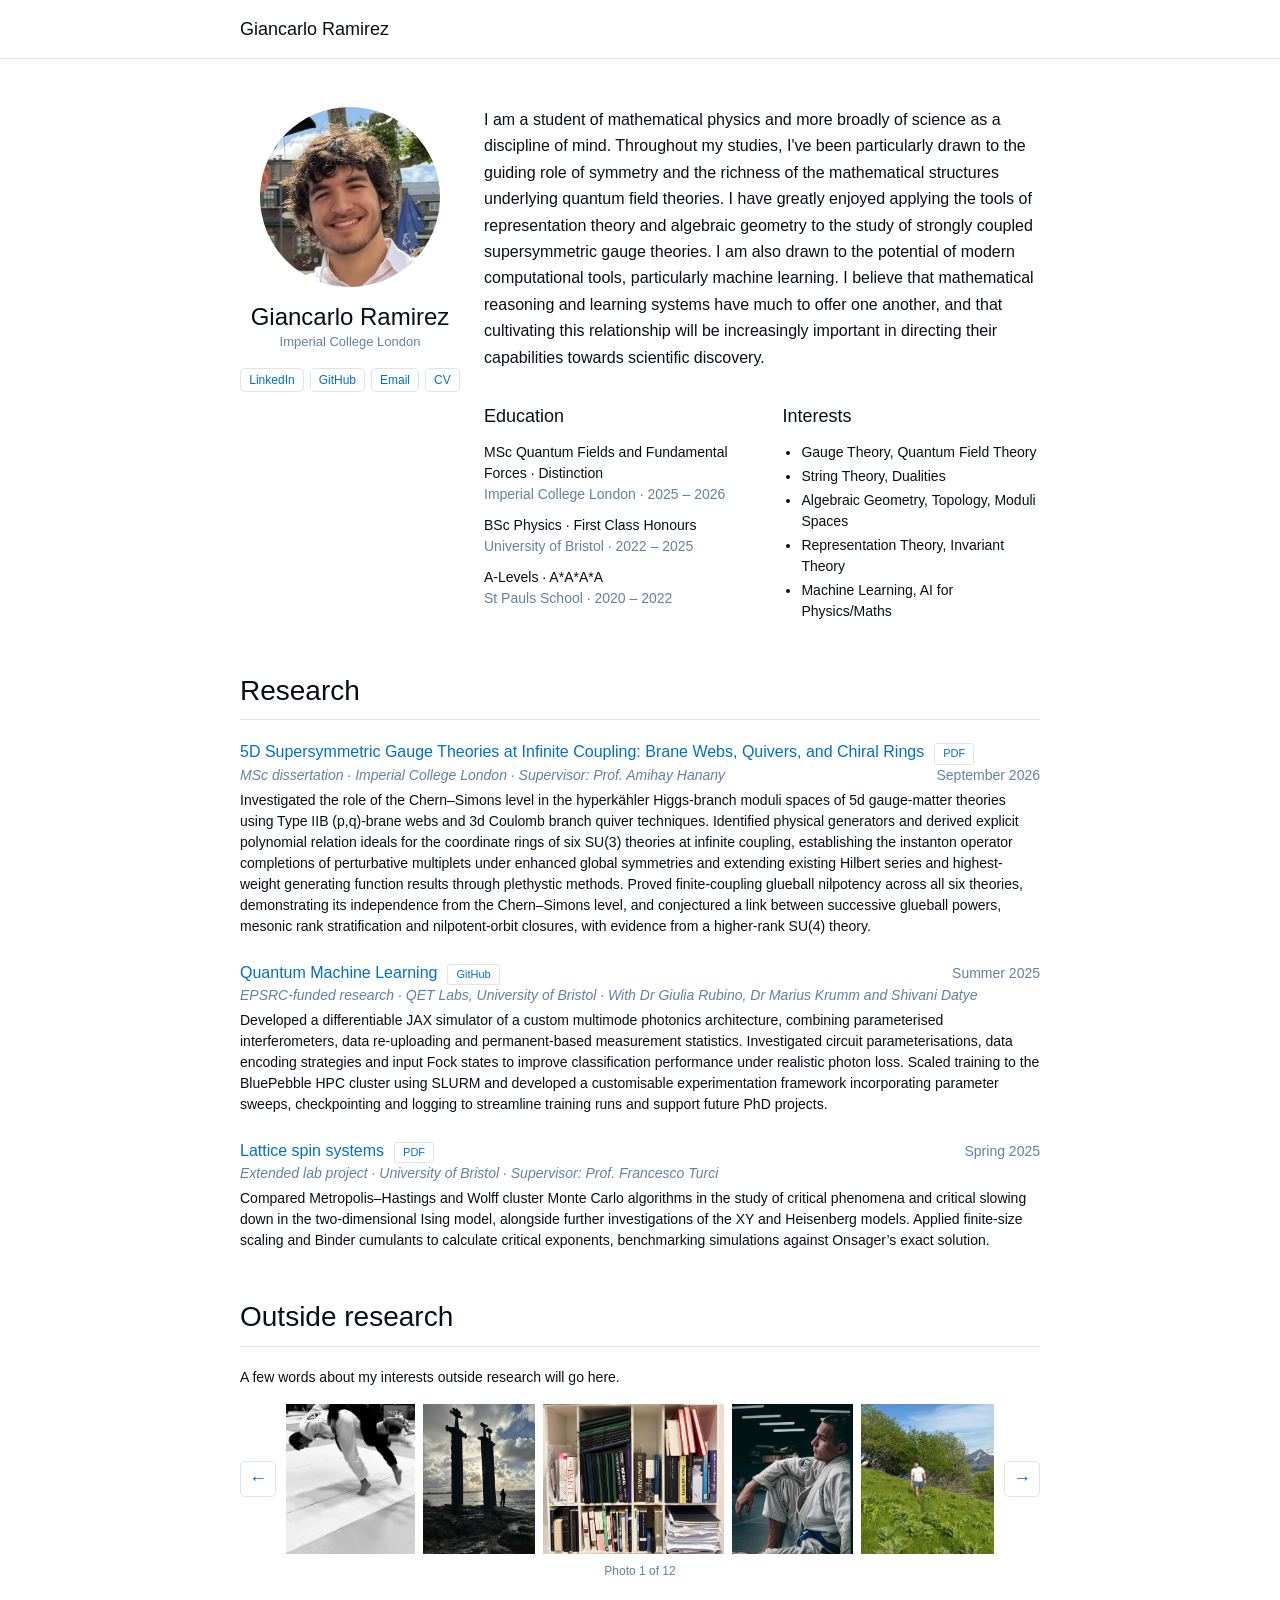
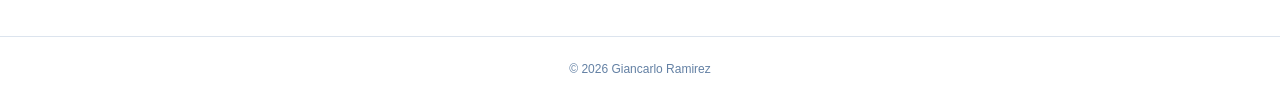
==== index.html @ da596d28 "Update thesis, quantum machine learning and Ising research blurbs" ====
<!doctype html>
<html lang="en">
<head>
  <meta charset="utf-8">
  <meta name="viewport" content="width=device-width, initial-scale=1">
  <meta name="description" content="Giancarlo Ramirez’s academic portfolio — theoretical physics, supersymmetric gauge theories, quantum machine learning, and computational physics.">
  <title>Giancarlo Ramirez · Academic portfolio</title>
  <link rel="stylesheet" href="assets/styles.css?v=gallery5">
  <script src="assets/gallery.js?v=gallery5" defer></script>
</head>
<body>
  <a class="skip-link" href="#main">Skip to content</a>
  <header class="site-header">
    <div class="container header-inner">
      <a class="site-name" href="index.html">Giancarlo Ramirez</a>
    </div>
  </header>
  <main id="main" class="container">
    <div class="about-layout">
      <aside class="profile" aria-label="Profile">
        <img class="profile-image" src="assets/profile.jpg" width="180" height="180" alt="Portrait of Giancarlo Ramirez">
        <h1>Giancarlo Ramirez</h1>
        <p class="muted">Imperial College London</p>
        <div class="social-links" aria-label="Contact and academic profiles">
          <a class="button" href="https://www.linkedin.com/in/giancarloramirezuk">LinkedIn</a>
          <a class="button" href="https://github.com/0x47r">GitHub</a>
          <a class="button" href="mailto:giancarlo.ramirez25@imperial.ac.uk">Email</a>
          <a class="button" href="assets/documents/cv.pdf" target="_blank" rel="noopener" aria-label="Open CV PDF in a new tab">CV</a>
        </div>
      </aside>
      <div class="biography">
        <p class="intro">I am a student of mathematical physics and more broadly of science as a discipline of mind. Throughout my studies, I've been particularly drawn to the guiding role of symmetry and the richness of the mathematical structures underlying quantum field theories. I have greatly enjoyed applying the tools of representation theory and algebraic geometry to the study of strongly coupled supersymmetric gauge theories. I am also drawn to the potential of modern computational tools, particularly machine learning. I believe that mathematical reasoning and learning systems have much to offer one another, and that cultivating this relationship will be increasingly important in directing their capabilities towards scientific discovery.</p>
        <div class="details">
          <section aria-labelledby="education-heading">
            <h2 id="education-heading">Education</h2>
            <p class="education-entry">MSc Quantum Fields and Fundamental Forces · Distinction<br><span class="muted">Imperial College London · 2025 – 2026</span></p>
            <p class="education-entry">BSc Physics · First Class Honours<br><span class="muted">University of Bristol · 2022 – 2025</span></p>
            <p class="education-entry">A-Levels · A*A*A*A<br><span class="muted">St Pauls School · 2020 – 2022</span></p>
          </section>
          <section aria-labelledby="interests-heading">
            <h2 id="interests-heading">Interests</h2>
            <ul>
              <li>Gauge Theory, Quantum Field Theory</li>
              <li>String Theory, Dualities</li>
              <li>Algebraic Geometry, Topology, Moduli Spaces</li>
              <li>Representation Theory, Invariant Theory</li>
              <li>Machine Learning, AI for Physics/Maths</li>
            </ul>
          </section>
        </div>
      </div>
    </div>
    <section class="home-section" id="research" aria-labelledby="research-heading">
      <h2 class="page-title" id="research-heading">Research</h2>
      <!-- Source: MSc dissertation title page, abstract, introduction and Chapter 8; CV. The thesis PDF is included with the owner’s explicit approval. -->
      <article class="research-entry">
        <div class="entry-heading">
          <h3><a href="thesis.html">5D Supersymmetric Gauge Theories at Infinite Coupling: Brane Webs, Quivers, and Chiral Rings</a></h3>
          <div class="resource-links" aria-label="Resources for the MSc dissertation">
            <a class="button" href="assets/documents/thesis.pdf" target="_blank" rel="noopener" aria-label="Open the thesis PDF in a new tab">PDF</a>
          </div>
        </div>
        <div class="entry-top">
          <p class="entry-subtitle muted">MSc dissertation · Imperial College London · Supervisor: Prof. Amihay Hanany</p>
          <p class="entry-date muted">September 2026</p>
        </div>
        <p class="entry-description">Investigated the role of the Chern–Simons level in the hyperkähler Higgs-branch moduli spaces of 5d gauge-matter theories using Type IIB (p,q)-brane webs and 3d Coulomb branch quiver techniques. Identified physical generators and derived explicit polynomial relation ideals for the coordinate rings of six SU(3) theories at infinite coupling, establishing the instanton operator completions of perturbative multiplets under enhanced global symmetries and extending existing Hilbert series and highest-weight generating function results through plethystic methods. Proved finite-coupling glueball nilpotency across all six theories, demonstrating its independence from the Chern–Simons level, and conjectured a link between successive glueball powers, mesonic rank stratification and nilpotent-orbit closures, with evidence from a higher-rank SU(4) theory.</p>
      </article>
      <!-- Source: CV, funded quantum machine learning research. Descriptive title; no separate report title was supplied. -->
      <article class="research-entry">
        <div class="entry-top">
          <div class="entry-heading">
            <h3>Quantum Machine Learning</h3>
            <div class="resource-links" aria-label="Resources for the quantum machine learning project">
              <a class="button" href="https://github.com/PhotonNNet/photon-net" target="_blank" rel="noopener" aria-label="Open PhotoNNet on GitHub in a new tab">GitHub</a>
            </div>
          </div>
          <p class="entry-date muted">Summer 2025</p>
        </div>
        <p class="entry-subtitle muted">EPSRC-funded research · QET Labs, University of Bristol · With Dr Giulia Rubino, Dr Marius Krumm and Shivani Datye</p>
        <p class="entry-description">Developed a differentiable JAX simulator of a custom multimode photonics architecture, combining parameterised interferometers, data re-uploading and permanent-based measurement statistics. Investigated circuit parameterisations, data encoding strategies and input Fock states to improve classification performance under realistic photon loss. Scaled training to the BluePebble HPC cluster using SLURM and developed a customisable experimentation framework incorporating parameter sweeps, checkpointing and logging to streamline training runs and support future PhD projects.</p>
      </article>
      <!-- Source: Ising project report (9 March 2025), abstract, results and discussion; CV for project type and supervisor. -->
      <article class="research-entry">
        <div class="entry-top">
          <div class="entry-heading">
            <h3>Lattice spin systems</h3>
            <div class="resource-links" aria-label="Resources for the Ising project">
              <a class="button" href="assets/documents/ising.pdf" target="_blank" rel="noopener" aria-label="Open the Ising report PDF in a new tab">PDF</a>
            </div>
          </div>
          <p class="entry-date muted">Spring 2025</p>
        </div>
        <p class="entry-subtitle muted">Extended lab project · University of Bristol · Supervisor: Prof. Francesco Turci</p>
        <p class="entry-description">Compared Metropolis–Hastings and Wolff cluster Monte Carlo algorithms in the study of critical phenomena and critical slowing down in the two-dimensional Ising model, alongside further investigations of the XY and Heisenberg models. Applied finite-size scaling and Binder cumulants to calculate critical exponents, benchmarking simulations against Onsager’s exact solution.</p>
      </article>
    </section>
    <section class="home-section" aria-labelledby="outside-research-heading">
      <h2 class="page-title" id="outside-research-heading">Outside research</h2>
      <!-- Replace this paragraph with a couple of sentences about your interests outside research. -->
      <p>A few words about my interests outside research will go here.</p>
      <div class="gallery" aria-label="Outside research photos" role="group">
        <button class="gallery-arrow" type="button" data-gallery-step="-1" aria-label="Previous photo" aria-controls="gallery-track" aria-disabled="true">←</button>
        <ul class="gallery-track" id="gallery-track" aria-label="Photos">
          <!-- Edit each data-caption and add the Instagram post URL in data-instagram-url. -->
          <li>
            <button class="gallery-thumb" type="button" aria-label="Enlarge photo 1" aria-haspopup="dialog" data-caption="Photo description coming soon." data-instagram-url="">
              <img src="assets/images/gallery/01.jpg" width="597" height="696" alt="Two athletes grappling on a competition mat" loading="lazy">
            </button>
          </li>
          <li>
            <button class="gallery-thumb" type="button" aria-label="Enlarge photo 2" aria-haspopup="dialog" data-caption="Photo description coming soon.">
              <img src="assets/images/gallery/02.jpg" width="3024" height="4032" alt="A person beside three large sword monuments overlooking the water" loading="lazy">
            </button>
          </li>
          <li>
            <button class="gallery-thumb" type="button" aria-label="Enlarge photo 3" aria-haspopup="dialog" data-caption="Photo description coming soon.">
              <img src="assets/images/gallery/03.jpg" width="4283" height="3547" alt="Books and notebooks arranged on a bookshelf" loading="lazy">
            </button>
          </li>
          <li>
            <button class="gallery-thumb" type="button" aria-label="Enlarge photo 4" aria-haspopup="dialog" data-caption="Photo description coming soon.">
              <img src="assets/images/gallery/04.png" width="1440" height="1795" alt="A seated martial artist wearing a white gi and blue belt" loading="lazy">
            </button>
          </li>
          <li>
            <button class="gallery-thumb" type="button" aria-label="Enlarge photo 5" aria-haspopup="dialog" data-caption="Photo description coming soon.">
              <img src="assets/images/gallery/05.jpg" width="1020" height="765" alt="A person hiking in a green mountain landscape" loading="lazy">
            </button>
          </li>
          <li>
            <button class="gallery-thumb" type="button" aria-label="Enlarge photo 6" aria-haspopup="dialog" data-caption="Photo description coming soon.">
              <img src="assets/images/gallery/06.jpg" width="3024" height="4032" alt="A modern tower beside a pond with flower sculptures" loading="lazy">
            </button>
          </li>
          <li>
            <button class="gallery-thumb" type="button" aria-label="Enlarge photo 7" aria-haspopup="dialog" data-caption="Photo description coming soon.">
              <img src="assets/images/gallery/07.jpg" width="2048" height="1536" alt="A child holding a sword on a wooden balcony" loading="lazy">
            </button>
          </li>
          <li>
            <button class="gallery-thumb" type="button" aria-label="Enlarge photo 8" aria-haspopup="dialog" data-caption="Photo description coming soon.">
              <img src="assets/images/gallery/08.jpg" width="739" height="833" alt="A group of martial artists posing together in a gym" loading="lazy">
            </button>
          </li>
          <li>
            <button class="gallery-thumb" type="button" aria-label="Enlarge photo 9" aria-haspopup="dialog" data-caption="Photo description coming soon.">
              <img src="assets/images/gallery/09.jpg" width="3024" height="4032" alt="A stone path through a forest" loading="lazy">
            </button>
          </li>
          <li>
            <button class="gallery-thumb" type="button" aria-label="Enlarge photo 10" aria-haspopup="dialog" data-caption="Photo description coming soon.">
              <img src="assets/images/gallery/10.jpg" width="880" height="1173" alt="A martial artist wearing a blue belt at a competition" loading="lazy">
            </button>
          </li>
          <li>
            <button class="gallery-thumb" type="button" aria-label="Enlarge photo 11" aria-haspopup="dialog" data-caption="Photo description coming soon.">
              <img src="assets/images/gallery/11.jpg" width="3380" height="1441" alt="A colourful abstract painting" loading="lazy">
            </button>
          </li>
          <li>
            <button class="gallery-thumb" type="button" aria-label="Enlarge photo 12" aria-haspopup="dialog" data-caption="Photo description coming soon.">
              <img src="assets/images/gallery/12.jpg" width="4032" height="3024" alt="A modern building and metal sculpture surrounded by greenery" loading="lazy">
            </button>
          </li>
        </ul>
        <button class="gallery-arrow" type="button" data-gallery-step="1" aria-label="Next photo" aria-controls="gallery-track">→</button>
      </div>
      <p class="gallery-preview-position gallery-position muted" aria-live="polite">Photo 1 of 12</p>
      <dialog class="gallery-dialog" aria-label="Enlarged photo" aria-describedby="gallery-caption">
        <form class="gallery-toolbar" method="dialog">
          <span class="gallery-position muted" aria-live="polite"></span>
          <button class="gallery-close" type="submit" autofocus>Close</button>
        </form>
        <div class="gallery-viewer" role="group" aria-label="Browse enlarged photos">
          <button class="gallery-arrow" type="button" data-dialog-step="-1" aria-label="Previous enlarged photo">←</button>
          <a class="gallery-photo" target="_blank" rel="noopener">
            <img src="assets/images/photo-placeholder.png" alt="">
            <span hidden>View Instagram post (opens in a new tab)</span>
          </a>
          <button class="gallery-arrow" type="button" data-dialog-step="1" aria-label="Next enlarged photo">→</button>
        </div>
        <p id="gallery-caption"></p>
        <p class="gallery-post-pending muted" hidden><span role="link" aria-disabled="true">Instagram post link coming soon.</span></p>
      </dialog>
    </section>
  </main>
  <footer class="site-footer"><small>© 2026 Giancarlo Ramirez</small></footer>
</body>
</html>
---- assets/styles.css ----
:root {
  color-scheme: light;
  --text: #080e18;
  --blue: #0070c7;
  --muted: #6380a4;
  --border: #dce4ee;
}
* { box-sizing: border-box; }
body {
  margin: 0;
  min-height: 100vh;
  min-height: 100svh;
  display: flex;
  flex-direction: column;
  background: #fff;
  color: var(--text);
  font-family: "Source Sans 3", "Source Sans Pro", "Segoe UI", Arial, sans-serif;
  font-size: 14px;
  line-height: 1.5;
}
a { color: var(--blue); text-decoration: none; }
a:hover { text-decoration: underline; }
a:focus-visible, button:focus-visible { outline: 2px solid var(--blue); outline-offset: 4px; }
.container { width: min(100% - 40px, 800px); margin-inline: auto; }
.site-header { border-bottom: 1px solid var(--border); }
.header-inner { min-height: 58px; display: flex; align-items: center; justify-content: space-between; gap: 20px; }
.site-name { color: var(--text); font-size: 18px; font-weight: 500; }
main.container { flex: 1; padding-top: 48px; padding-bottom: 56px; }
h1, h2, h3, p { margin: 0; }
h2 { font-size: 18px; font-weight: 500; margin-bottom: 12px; }
.muted { color: var(--muted); }
.about-layout { display: grid; grid-template-columns: 220px minmax(0, 1fr); gap: 24px; align-content: start; }
.profile { text-align: center; }
.profile-image { display: block; width: 180px; height: 180px; object-fit: cover; object-position: 50% 48%; border-radius: 50%; margin: 0 auto 14px; }
.profile h1 { font-size: 24px; line-height: 1.3; font-weight: 500; }
.profile p { font-size: 13px; line-height: 1.5; }
.social-links { display: flex; flex-wrap: wrap; justify-content: center; gap: 6px; margin-top: 16px; }
.button { display: inline-block; border: 1px solid var(--border); border-radius: 5px; padding: 3px 8px; color: var(--blue); font-size: 12px; line-height: 1.4; white-space: nowrap; }
[aria-disabled="true"] { cursor: default; }
.intro { font-size: 16px; line-height: 1.65; }
.details { display: grid; grid-template-columns: 1.05fr 1fr; gap: 28px; margin-top: 32px; }
.education-entry + .education-entry { margin-top: 10px; }
ul { margin: 0; padding-left: 19px; }
li { margin-bottom: 3px; }
.page-title { font-size: 28px; font-weight: 500; line-height: 1.3; padding-bottom: 10px; border-bottom: 1px solid var(--border); margin: 0 0 30px; }
.home-section { margin-top: 48px; }
.home-section .page-title { margin-bottom: 20px; }
.research-entry + .research-entry { margin-top: 24px; }
.entry-top { display: flex; align-items: baseline; justify-content: space-between; gap: 18px; }
.entry-heading { display: flex; align-items: baseline; flex-wrap: wrap; gap: 4px 10px; min-width: 0; }
.entry-heading h3 { overflow-wrap: anywhere; }
h3 { color: var(--blue); font-size: 16px; font-weight: 500; }
.resource-links { display: flex; flex-wrap: wrap; gap: 7px; }
.resource-links .button { border-radius: 3px; padding: 2px 8px; font-size: 11px; }
.entry-date { flex-shrink: 0; font-size: 14px; }
.entry-subtitle { font-style: italic; }
.entry-description { margin-top: 4px; }
.site-footer { border-top: 1px solid var(--border); text-align: center; padding: 21px 20px; color: var(--muted); }
.site-footer small { font-size: 12px; }
.skip-link { position: absolute; left: 16px; top: -60px; background: white; padding: 8px; z-index: 1; }
.skip-link:focus { top: 8px; }

.gallery {
  display: grid;
  grid-template-columns: auto minmax(0, 1fr) auto;
  align-items: center;
  gap: 10px;
  margin-top: 16px;
}
.gallery-track {
  display: flex;
  align-items: center;
  gap: 8px;
  padding: 0;
  list-style: none;
  overflow-x: auto;
  scroll-snap-type: x mandatory;
  scrollbar-width: none;
}
.gallery-track li { flex: none; margin: 0; scroll-snap-align: center; }
.gallery-arrow, .gallery-close {
  border: 1px solid var(--border);
  border-radius: 5px;
  background: white;
  color: var(--blue);
  font: inherit;
  cursor: pointer;
}
.gallery-arrow { width: 36px; height: 36px; padding: 0; font-size: 18px; }
.gallery-arrow[aria-disabled="true"] { color: var(--muted); opacity: .6; cursor: default; }
.gallery-thumb { display: block; padding: 0; border: 0; background: transparent; cursor: zoom-in; }
.gallery-thumb img { display: block; width: auto; height: auto; max-width: min(55vw, 400px); max-height: 150px; }
.gallery-thumb:focus-visible { outline-color: var(--blue); outline-offset: -3px; }
.gallery-dialog {
  width: min(100% - 40px, 850px);
  max-height: calc(100% - 40px);
  border: 1px solid var(--border);
  border-radius: 5px;
  padding: 16px;
  color: var(--text);
}
.gallery-dialog::backdrop { background: rgb(8 14 24 / .72); }
.gallery-toolbar { display: flex; align-items: center; gap: 8px; }
.gallery-toolbar { justify-content: space-between; margin-bottom: 10px; }
.gallery-position { font-size: 12px; white-space: nowrap; }
.gallery-preview-position { text-align: center; margin-top: 8px; }
.gallery-close { padding: 5px 10px; }
.gallery-viewer { display: grid; grid-template-columns: 36px minmax(0, 1fr) 36px; align-items: center; gap: 8px; }
.gallery-photo { display: block; }
.gallery-photo img { display: block; width: 100%; height: auto; max-height: 65dvh; object-fit: contain; }
.gallery-dialog p, .gallery-photo span { margin-top: 10px; }
.gallery-photo span:not([hidden]) { display: inline-block; }

@media (max-width: 650px) {
  main.container { padding-top: 32px; }
  .about-layout { grid-template-columns: 1fr; gap: 32px; }
  .details { margin-top: 26px; }
  .entry-top { flex-direction: column; gap: 4px; }
}
@media (max-width: 400px) {
  .details { grid-template-columns: 1fr; gap: 24px; }
}
.back-link { margin-bottom: 16px; }
.project-page .page-title { overflow-wrap: anywhere; }
.project-content > * + * { margin-top: 16px; }
.project-content h2, .project-content h3 { margin-top: 28px; }
.project-content > :first-child { margin-top: 0; }
.project-content img { display: block; max-width: 100%; height: auto; margin-block: 16px; }
.project-content pre { overflow-x: auto; padding: 12px; border: 1px solid var(--border); }
.project-content table { display: block; max-width: 100%; overflow-x: auto; border-collapse: collapse; }
.project-content th, .project-content td { padding: 6px 10px; border: 1px solid var(--border); }
.project-document { margin-top: 32px; }
.document-preview { margin: 0; }
.document-preview > a { display: inline-block; max-width: 100%; }
.document-preview img { display: block; width: min(100%, 280px); height: auto; border: 1px solid var(--border); }
.document-preview figcaption { margin-top: 10px; }
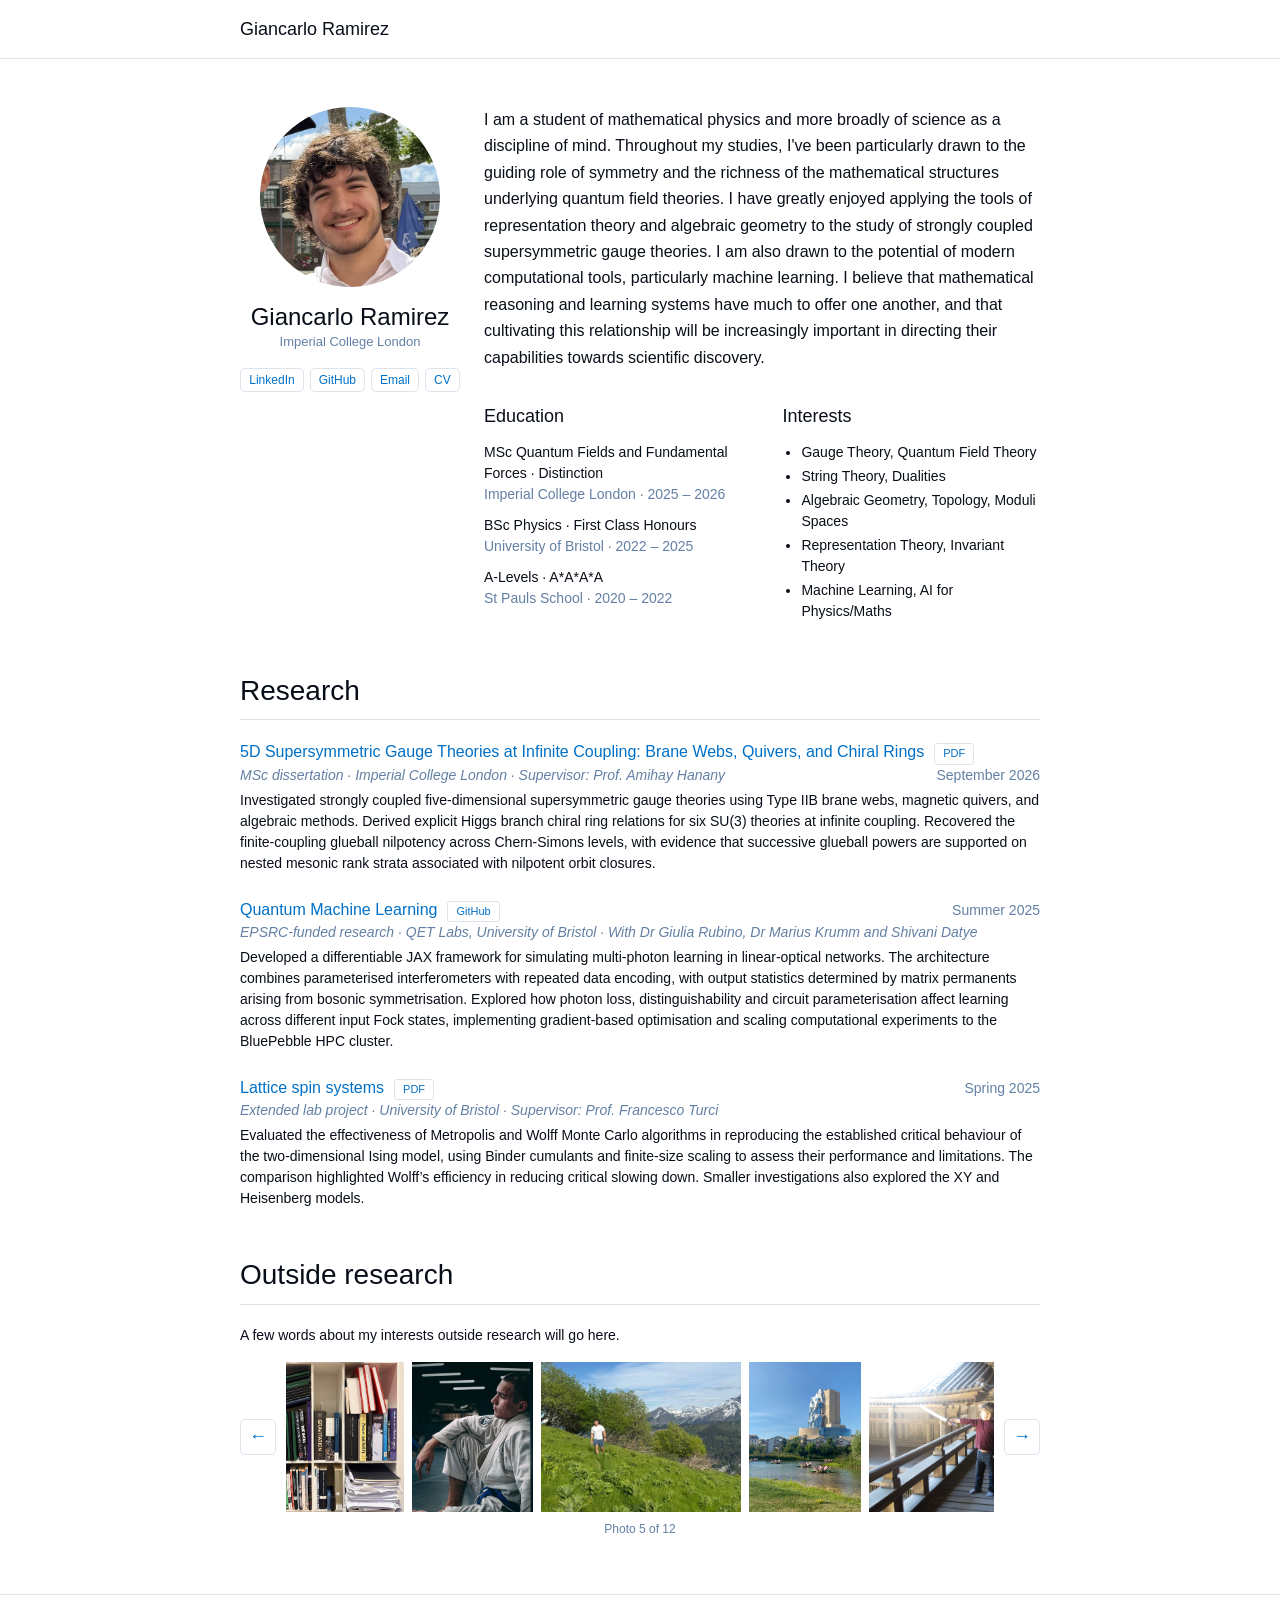
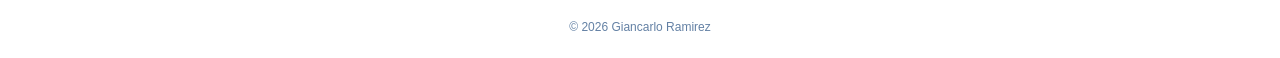
==== commit 7ec1a55d: "Merge pull request #2 from 0x47r/single-page-portfolio Consolidate portfolio and add looping photo g" ====
--- a/index.html
+++ b/index.html
@@ -64,7 +64,7 @@
           <p class="entry-subtitle muted">MSc dissertation · Imperial College London · Supervisor: Prof. Amihay Hanany</p>
           <p class="entry-date muted">September 2026</p>
         </div>
-        <p class="entry-description">Investigated the role of the Chern–Simons level in the hyperkähler Higgs-branch moduli spaces of 5d gauge-matter theories using Type IIB (p,q)-brane webs and 3d Coulomb branch quiver techniques. Identified physical generators and derived explicit polynomial relation ideals for the coordinate rings of six SU(3) theories at infinite coupling, establishing the instanton operator completions of perturbative multiplets under enhanced global symmetries and extending existing Hilbert series and highest-weight generating function results through plethystic methods. Proved finite-coupling glueball nilpotency across all six theories, demonstrating its independence from the Chern–Simons level, and conjectured a link between successive glueball powers, mesonic rank stratification and nilpotent-orbit closures, with evidence from a higher-rank SU(4) theory.</p>
+        <p class="entry-description">Investigated strongly coupled five-dimensional supersymmetric gauge theories using Type IIB brane webs, magnetic quivers, and algebraic methods. Derived explicit Higgs branch chiral ring relations for six SU(3) theories at infinite coupling. Recovered the finite-coupling glueball nilpotency across Chern-Simons levels, with evidence that successive glueball powers are supported on nested mesonic rank strata associated with nilpotent orbit closures.</p>
       </article>
       <!-- Source: CV, funded quantum machine learning research. Descriptive title; no separate report title was supplied. -->
       <article class="research-entry">
@@ -78,7 +78,7 @@
           <p class="entry-date muted">Summer 2025</p>
         </div>
         <p class="entry-subtitle muted">EPSRC-funded research · QET Labs, University of Bristol · With Dr Giulia Rubino, Dr Marius Krumm and Shivani Datye</p>
-        <p class="entry-description">Developed a differentiable JAX simulator of a custom multimode photonics architecture, combining parameterised interferometers, data re-uploading and permanent-based measurement statistics. Investigated circuit parameterisations, data encoding strategies and input Fock states to improve classification performance under realistic photon loss. Scaled training to the BluePebble HPC cluster using SLURM and developed a customisable experimentation framework incorporating parameter sweeps, checkpointing and logging to streamline training runs and support future PhD projects.</p>
+        <p class="entry-description">Developed a differentiable JAX framework for simulating multi-photon learning in linear-optical networks. The architecture combines parameterised interferometers with repeated data encoding, with output statistics determined by matrix permanents arising from bosonic symmetrisation. Explored how photon loss, distinguishability and circuit parameterisation affect learning across different input Fock states, implementing gradient-based optimisation and scaling computational experiments to the BluePebble HPC cluster.</p>
       </article>
       <!-- Source: Ising project report (9 March 2025), abstract, results and discussion; CV for project type and supervisor. -->
       <article class="research-entry">
@@ -92,7 +92,7 @@
           <p class="entry-date muted">Spring 2025</p>
         </div>
         <p class="entry-subtitle muted">Extended lab project · University of Bristol · Supervisor: Prof. Francesco Turci</p>
-        <p class="entry-description">Compared Metropolis–Hastings and Wolff cluster Monte Carlo algorithms in the study of critical phenomena and critical slowing down in the two-dimensional Ising model, alongside further investigations of the XY and Heisenberg models. Applied finite-size scaling and Binder cumulants to calculate critical exponents, benchmarking simulations against Onsager’s exact solution.</p>
+        <p class="entry-description">Evaluated the effectiveness of Metropolis and Wolff Monte Carlo algorithms in reproducing the established critical behaviour of the two-dimensional Ising model, using Binder cumulants and finite-size scaling to assess their performance and limitations. The comparison highlighted Wolff’s efficiency in reducing critical slowing down. Smaller investigations also explored the XY and Heisenberg models.</p>
       </article>
     </section>
     <section class="home-section" aria-labelledby="outside-research-heading">
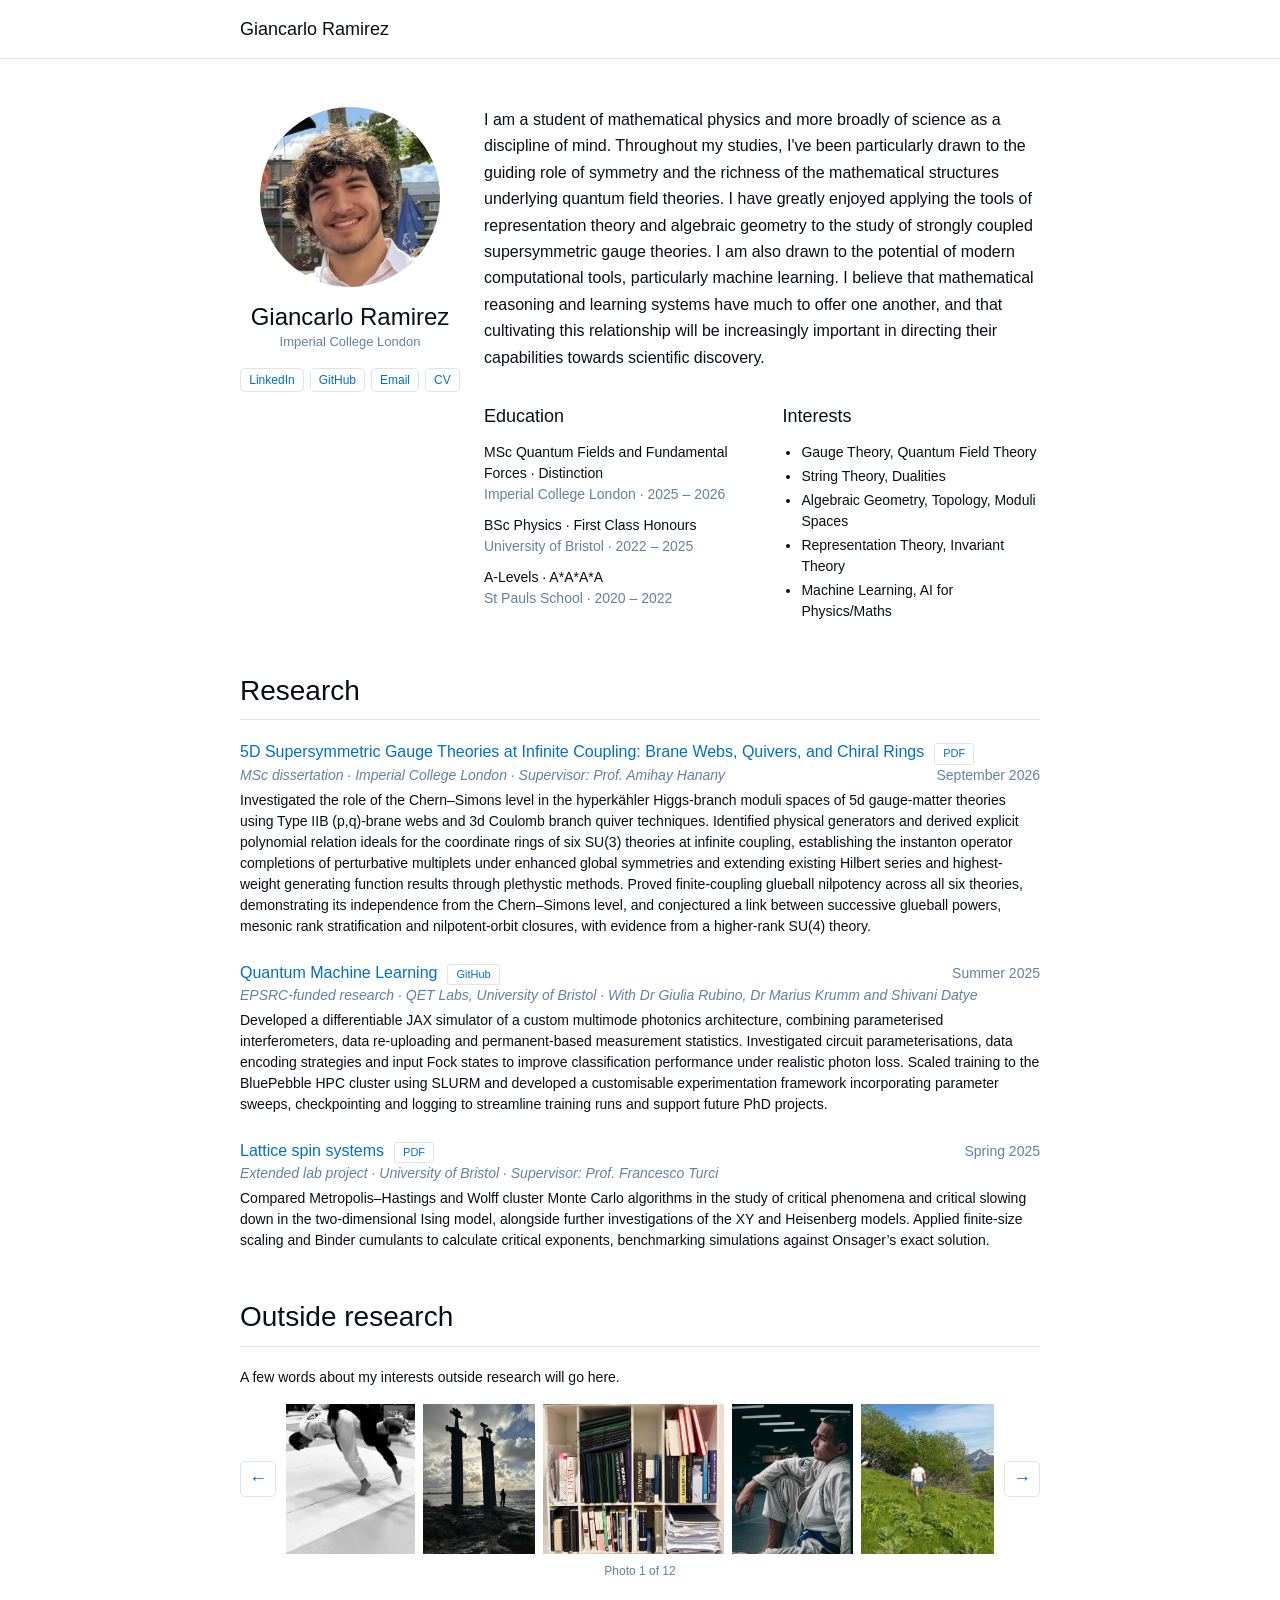
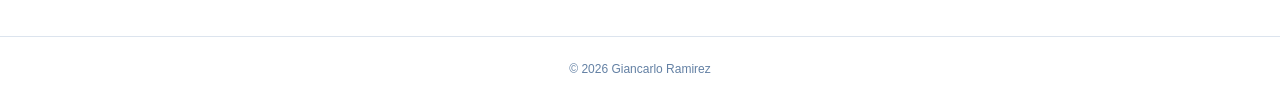
==== commit f4edf440: "Merge pull request #1 from 0x47r/update-research-blurbs Update research project summaries" ====
--- a/index.html
+++ b/index.html
@@ -64,7 +64,7 @@
           <p class="entry-subtitle muted">MSc dissertation · Imperial College London · Supervisor: Prof. Amihay Hanany</p>
           <p class="entry-date muted">September 2026</p>
         </div>
-        <p class="entry-description">Investigated strongly coupled five-dimensional supersymmetric gauge theories using Type IIB brane webs, magnetic quivers, and algebraic methods. Derived explicit Higgs branch chiral ring relations for six SU(3) theories at infinite coupling. Recovered the finite-coupling glueball nilpotency across Chern-Simons levels, with evidence that successive glueball powers are supported on nested mesonic rank strata associated with nilpotent orbit closures.</p>
+        <p class="entry-description">Investigated the role of the Chern–Simons level in the hyperkähler Higgs-branch moduli spaces of 5d gauge-matter theories using Type IIB (p,q)-brane webs and 3d Coulomb branch quiver techniques. Identified physical generators and derived explicit polynomial relation ideals for the coordinate rings of six SU(3) theories at infinite coupling, establishing the instanton operator completions of perturbative multiplets under enhanced global symmetries and extending existing Hilbert series and highest-weight generating function results through plethystic methods. Proved finite-coupling glueball nilpotency across all six theories, demonstrating its independence from the Chern–Simons level, and conjectured a link between successive glueball powers, mesonic rank stratification and nilpotent-orbit closures, with evidence from a higher-rank SU(4) theory.</p>
       </article>
       <!-- Source: CV, funded quantum machine learning research. Descriptive title; no separate report title was supplied. -->
       <article class="research-entry">
@@ -78,7 +78,7 @@
           <p class="entry-date muted">Summer 2025</p>
         </div>
         <p class="entry-subtitle muted">EPSRC-funded research · QET Labs, University of Bristol · With Dr Giulia Rubino, Dr Marius Krumm and Shivani Datye</p>
-        <p class="entry-description">Developed a differentiable JAX framework for simulating multi-photon learning in linear-optical networks. The architecture combines parameterised interferometers with repeated data encoding, with output statistics determined by matrix permanents arising from bosonic symmetrisation. Explored how photon loss, distinguishability and circuit parameterisation affect learning across different input Fock states, implementing gradient-based optimisation and scaling computational experiments to the BluePebble HPC cluster.</p>
+        <p class="entry-description">Developed a differentiable JAX simulator of a custom multimode photonics architecture, combining parameterised interferometers, data re-uploading and permanent-based measurement statistics. Investigated circuit parameterisations, data encoding strategies and input Fock states to improve classification performance under realistic photon loss. Scaled training to the BluePebble HPC cluster using SLURM and developed a customisable experimentation framework incorporating parameter sweeps, checkpointing and logging to streamline training runs and support future PhD projects.</p>
       </article>
       <!-- Source: Ising project report (9 March 2025), abstract, results and discussion; CV for project type and supervisor. -->
       <article class="research-entry">
@@ -92,7 +92,7 @@
           <p class="entry-date muted">Spring 2025</p>
         </div>
         <p class="entry-subtitle muted">Extended lab project · University of Bristol · Supervisor: Prof. Francesco Turci</p>
-        <p class="entry-description">Evaluated the effectiveness of Metropolis and Wolff Monte Carlo algorithms in reproducing the established critical behaviour of the two-dimensional Ising model, using Binder cumulants and finite-size scaling to assess their performance and limitations. The comparison highlighted Wolff’s efficiency in reducing critical slowing down. Smaller investigations also explored the XY and Heisenberg models.</p>
+        <p class="entry-description">Compared Metropolis–Hastings and Wolff cluster Monte Carlo algorithms in the study of critical phenomena and critical slowing down in the two-dimensional Ising model, alongside further investigations of the XY and Heisenberg models. Applied finite-size scaling and Binder cumulants to calculate critical exponents, benchmarking simulations against Onsager’s exact solution.</p>
       </article>
     </section>
     <section class="home-section" aria-labelledby="outside-research-heading">
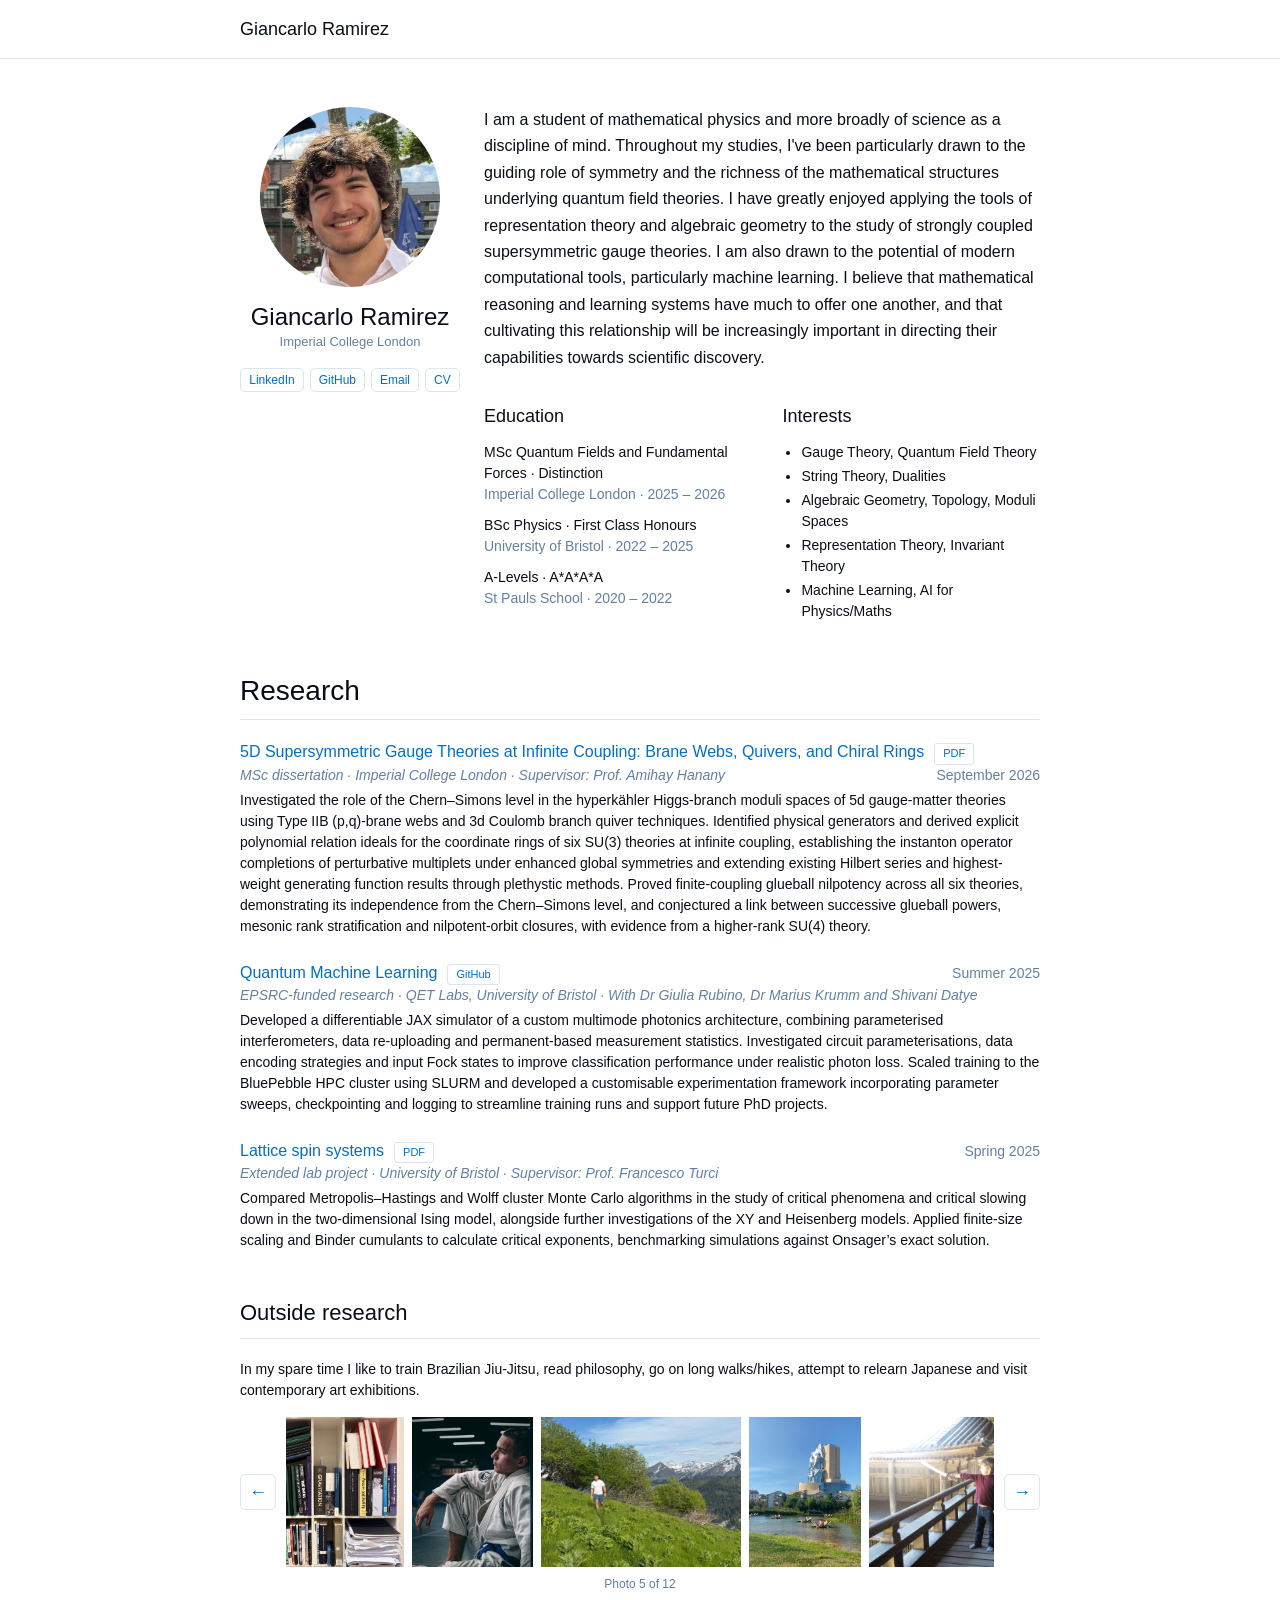
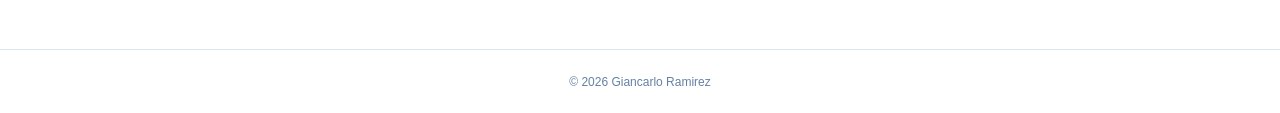
==== commit e72c4384: "Complete outside-research captions and link photo resources" ====
--- a/index.html
+++ b/index.html
@@ -5,8 +5,8 @@
   <meta name="viewport" content="width=device-width, initial-scale=1">
   <meta name="description" content="Giancarlo Ramirez’s academic portfolio — theoretical physics, supersymmetric gauge theories, quantum machine learning, and computational physics.">
   <title>Giancarlo Ramirez · Academic portfolio</title>
-  <link rel="stylesheet" href="assets/styles.css?v=gallery5">
-  <script src="assets/gallery.js?v=gallery5" defer></script>
+  <link rel="stylesheet" href="assets/styles.css?v=gallery6">
+  <script src="assets/gallery.js?v=gallery6" defer></script>
 </head>
 <body>
   <a class="skip-link" href="#main">Skip to content</a>
@@ -97,69 +97,67 @@
     </section>
     <section class="home-section" aria-labelledby="outside-research-heading">
       <h2 class="page-title" id="outside-research-heading">Outside research</h2>
-      <!-- Replace this paragraph with a couple of sentences about your interests outside research. -->
-      <p>A few words about my interests outside research will go here.</p>
+      <p>In my spare time I like to train Brazilian Jiu-Jitsu, read philosophy, go on long walks/hikes, attempt to relearn Japanese and visit contemporary art exhibitions.</p>
       <div class="gallery" aria-label="Outside research photos" role="group">
         <button class="gallery-arrow" type="button" data-gallery-step="-1" aria-label="Previous photo" aria-controls="gallery-track" aria-disabled="true">←</button>
         <ul class="gallery-track" id="gallery-track" aria-label="Photos">
-          <!-- Edit each data-caption and add the Instagram post URL in data-instagram-url. -->
           <li>
-            <button class="gallery-thumb" type="button" aria-label="Enlarge photo 1" aria-haspopup="dialog" data-caption="Photo description coming soon." data-instagram-url="">
+            <button class="gallery-thumb" type="button" aria-label="Enlarge photo 1" aria-haspopup="dialog" data-caption-id="photo-caption-1">
               <img src="assets/images/gallery/01.jpg" width="597" height="696" alt="Two athletes grappling on a competition mat" loading="lazy">
             </button>
           </li>
           <li>
-            <button class="gallery-thumb" type="button" aria-label="Enlarge photo 2" aria-haspopup="dialog" data-caption="Photo description coming soon.">
+            <button class="gallery-thumb" type="button" aria-label="Enlarge photo 2" aria-haspopup="dialog" data-caption-id="photo-caption-2">
               <img src="assets/images/gallery/02.jpg" width="3024" height="4032" alt="A person beside three large sword monuments overlooking the water" loading="lazy">
             </button>
           </li>
           <li>
-            <button class="gallery-thumb" type="button" aria-label="Enlarge photo 3" aria-haspopup="dialog" data-caption="Photo description coming soon.">
+            <button class="gallery-thumb" type="button" aria-label="Enlarge photo 3" aria-haspopup="dialog" data-caption-id="photo-caption-3">
               <img src="assets/images/gallery/03.jpg" width="4283" height="3547" alt="Books and notebooks arranged on a bookshelf" loading="lazy">
             </button>
           </li>
           <li>
-            <button class="gallery-thumb" type="button" aria-label="Enlarge photo 4" aria-haspopup="dialog" data-caption="Photo description coming soon.">
+            <button class="gallery-thumb" type="button" aria-label="Enlarge photo 4" aria-haspopup="dialog" data-caption-id="photo-caption-4" data-instagram-url="https://www.instagram.com/p/CwE7Fhjs2al/?utm_source=ig_web_copy_link&amp;jplx=MzRlODBiNWFlZA==&amp;avpt=MzRlODBiNWFlZA==">
               <img src="assets/images/gallery/04.png" width="1440" height="1795" alt="A seated martial artist wearing a white gi and blue belt" loading="lazy">
             </button>
           </li>
           <li>
-            <button class="gallery-thumb" type="button" aria-label="Enlarge photo 5" aria-haspopup="dialog" data-caption="Photo description coming soon.">
+            <button class="gallery-thumb" type="button" aria-label="Enlarge photo 5" aria-haspopup="dialog" data-caption-id="photo-caption-5">
               <img src="assets/images/gallery/05.jpg" width="1020" height="765" alt="A person hiking in a green mountain landscape" loading="lazy">
             </button>
           </li>
           <li>
-            <button class="gallery-thumb" type="button" aria-label="Enlarge photo 6" aria-haspopup="dialog" data-caption="Photo description coming soon.">
+            <button class="gallery-thumb" type="button" aria-label="Enlarge photo 6" aria-haspopup="dialog" data-caption-id="photo-caption-6">
               <img src="assets/images/gallery/06.jpg" width="3024" height="4032" alt="A modern tower beside a pond with flower sculptures" loading="lazy">
             </button>
           </li>
           <li>
-            <button class="gallery-thumb" type="button" aria-label="Enlarge photo 7" aria-haspopup="dialog" data-caption="Photo description coming soon.">
+            <button class="gallery-thumb" type="button" aria-label="Enlarge photo 7" aria-haspopup="dialog" data-caption-id="photo-caption-7">
               <img src="assets/images/gallery/07.jpg" width="2048" height="1536" alt="A child holding a sword on a wooden balcony" loading="lazy">
             </button>
           </li>
           <li>
-            <button class="gallery-thumb" type="button" aria-label="Enlarge photo 8" aria-haspopup="dialog" data-caption="Photo description coming soon.">
+            <button class="gallery-thumb" type="button" aria-label="Enlarge photo 8" aria-haspopup="dialog" data-caption-id="photo-caption-8">
               <img src="assets/images/gallery/08.jpg" width="739" height="833" alt="A group of martial artists posing together in a gym" loading="lazy">
             </button>
           </li>
           <li>
-            <button class="gallery-thumb" type="button" aria-label="Enlarge photo 9" aria-haspopup="dialog" data-caption="Photo description coming soon.">
+            <button class="gallery-thumb" type="button" aria-label="Enlarge photo 9" aria-haspopup="dialog" data-caption-id="photo-caption-9">
               <img src="assets/images/gallery/09.jpg" width="3024" height="4032" alt="A stone path through a forest" loading="lazy">
             </button>
           </li>
           <li>
-            <button class="gallery-thumb" type="button" aria-label="Enlarge photo 10" aria-haspopup="dialog" data-caption="Photo description coming soon.">
+            <button class="gallery-thumb" type="button" aria-label="Enlarge photo 10" aria-haspopup="dialog" data-caption-id="photo-caption-10">
               <img src="assets/images/gallery/10.jpg" width="880" height="1173" alt="A martial artist wearing a blue belt at a competition" loading="lazy">
             </button>
           </li>
           <li>
-            <button class="gallery-thumb" type="button" aria-label="Enlarge photo 11" aria-haspopup="dialog" data-caption="Photo description coming soon.">
+            <button class="gallery-thumb" type="button" aria-label="Enlarge photo 11" aria-haspopup="dialog" data-caption-id="photo-caption-11">
               <img src="assets/images/gallery/11.jpg" width="3380" height="1441" alt="A colourful abstract painting" loading="lazy">
             </button>
           </li>
           <li>
-            <button class="gallery-thumb" type="button" aria-label="Enlarge photo 12" aria-haspopup="dialog" data-caption="Photo description coming soon.">
+            <button class="gallery-thumb" type="button" aria-label="Enlarge photo 12" aria-haspopup="dialog" data-caption-id="photo-caption-12">
               <img src="assets/images/gallery/12.jpg" width="4032" height="3024" alt="A modern building and metal sculpture surrounded by greenery" loading="lazy">
             </button>
           </li>
@@ -167,6 +165,18 @@
         <button class="gallery-arrow" type="button" data-gallery-step="1" aria-label="Next photo" aria-controls="gallery-track">→</button>
       </div>
       <p class="gallery-preview-position gallery-position muted" aria-live="polite">Photo 1 of 12</p>
+      <template id="photo-caption-1">内股 (Uchi mata): Grappling Industries 2024.</template>
+      <template id="photo-caption-2">Sverd i fjell (Swords in Rock): Visiting a friend doing his PhD in Stavanger, Norway.</template>
+      <template id="photo-caption-3">My collection of books and papers</template>
+      <template id="photo-caption-4">Roger Gracie HQ London, original <a href="https://www.instagram.com/p/CwE7Fhjs2al/?utm_source=ig_web_copy_link&amp;jplx=MzRlODBiNWFlZA==&amp;avpt=MzRlODBiNWFlZA==" target="_blank" rel="noopener">photo</a></template>
+      <template id="photo-caption-5">Seant-Jean-d'Aulps, France</template>
+      <template id="photo-caption-6">LUMA Arles, France</template>
+      <template id="photo-caption-7">Me somewhere in Japan. Spend 5 years living in Tokyo after being born in Hong Kong. So probably somewhere close.</template>
+      <template id="photo-caption-8">Carpe Diem BJJ Mita, Tokyo, Summer 2023</template>
+      <template id="photo-caption-9">Abandoned road, Kyoto</template>
+      <template id="photo-caption-10">Bristol Open 2024</template>
+      <template id="photo-caption-11">Blue Poles - Number 11, Jackson Pollock. About 20 minutes from my grandparents house in Canberra. At the time it was bought by the Australian Government for $2m it caused a lot of commotion. Hard to understand until you sit there in person and stare at it. Turns out there's some interesting work on this effect, see <a href="https://journals.aps.org/pre/abstract/10.1103/PhysRevE.79.046111" target="_blank" rel="noopener">paper</a>.</template>
+      <template id="photo-caption-12">Kita, Osaka</template>
       <dialog class="gallery-dialog" aria-label="Enlarged photo" aria-describedby="gallery-caption">
         <form class="gallery-toolbar" method="dialog">
           <span class="gallery-position muted" aria-live="polite"></span>
@@ -176,12 +186,10 @@
           <button class="gallery-arrow" type="button" data-dialog-step="-1" aria-label="Previous enlarged photo">←</button>
           <a class="gallery-photo" target="_blank" rel="noopener">
             <img src="assets/images/photo-placeholder.png" alt="">
-            <span hidden>View Instagram post (opens in a new tab)</span>
           </a>
           <button class="gallery-arrow" type="button" data-dialog-step="1" aria-label="Next enlarged photo">→</button>
         </div>
         <p id="gallery-caption"></p>
-        <p class="gallery-post-pending muted" hidden><span role="link" aria-disabled="true">Instagram post link coming soon.</span></p>
       </dialog>
     </section>
   </main>
--- a/assets/styles.css
+++ b/assets/styles.css
@@ -45,6 +45,7 @@
 .page-title { font-size: 28px; font-weight: 500; line-height: 1.3; padding-bottom: 10px; border-bottom: 1px solid var(--border); margin: 0 0 30px; }
 .home-section { margin-top: 48px; }
 .home-section .page-title { margin-bottom: 20px; }
+#outside-research-heading { font-size: 22px; }
 .research-entry + .research-entry { margin-top: 24px; }
 .entry-top { display: flex; align-items: baseline; justify-content: space-between; gap: 18px; }
 .entry-heading { display: flex; align-items: baseline; flex-wrap: wrap; gap: 4px 10px; min-width: 0; }
@@ -108,8 +109,7 @@
 .gallery-viewer { display: grid; grid-template-columns: 36px minmax(0, 1fr) 36px; align-items: center; gap: 8px; }
 .gallery-photo { display: block; }
 .gallery-photo img { display: block; width: 100%; height: auto; max-height: 65dvh; object-fit: contain; }
-.gallery-dialog p, .gallery-photo span { margin-top: 10px; }
-.gallery-photo span:not([hidden]) { display: inline-block; }
+.gallery-dialog p { margin-top: 10px; }
 
 @media (max-width: 650px) {
   main.container { padding-top: 32px; }
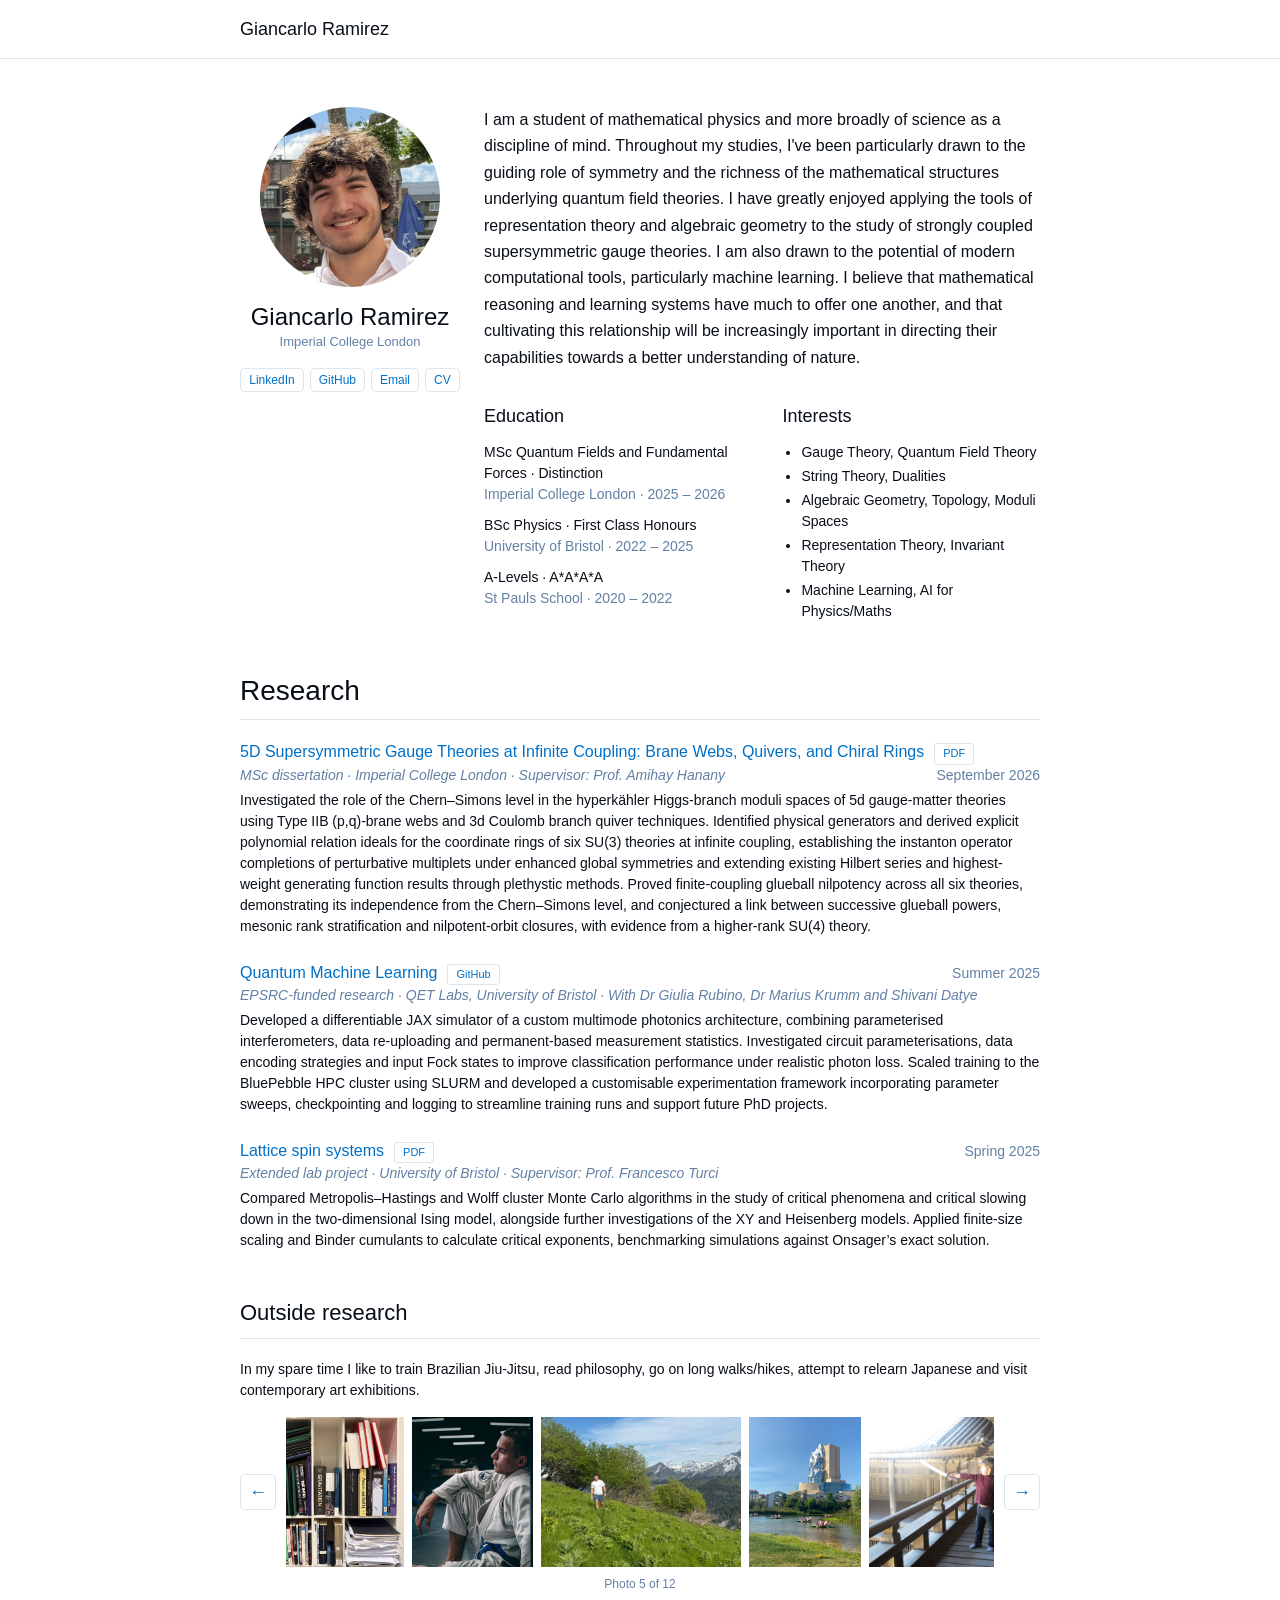
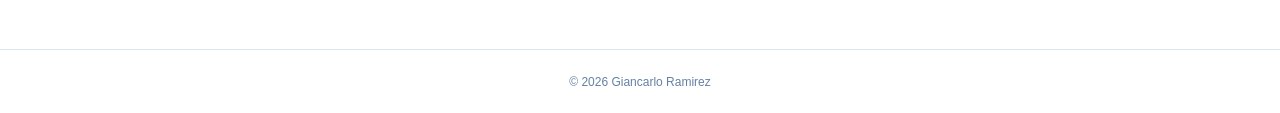
==== commit d869afa6: "Update bio to focus on understanding nature" ====
--- a/index.html
+++ b/index.html
@@ -5,8 +5,8 @@
   <meta name="viewport" content="width=device-width, initial-scale=1">
   <meta name="description" content="Giancarlo Ramirez’s academic portfolio — theoretical physics, supersymmetric gauge theories, quantum machine learning, and computational physics.">
   <title>Giancarlo Ramirez · Academic portfolio</title>
-  <link rel="stylesheet" href="assets/styles.css?v=gallery6">
-  <script src="assets/gallery.js?v=gallery6" defer></script>
+  <link rel="stylesheet" href="assets/styles.css?v=gallery7">
+  <script src="assets/gallery.js?v=gallery7" defer></script>
 </head>
 <body>
   <a class="skip-link" href="#main">Skip to content</a>
@@ -29,7 +29,7 @@
         </div>
       </aside>
       <div class="biography">
-        <p class="intro">I am a student of mathematical physics and more broadly of science as a discipline of mind. Throughout my studies, I've been particularly drawn to the guiding role of symmetry and the richness of the mathematical structures underlying quantum field theories. I have greatly enjoyed applying the tools of representation theory and algebraic geometry to the study of strongly coupled supersymmetric gauge theories. I am also drawn to the potential of modern computational tools, particularly machine learning. I believe that mathematical reasoning and learning systems have much to offer one another, and that cultivating this relationship will be increasingly important in directing their capabilities towards scientific discovery.</p>
+        <p class="intro">I am a student of mathematical physics and more broadly of science as a discipline of mind. Throughout my studies, I've been particularly drawn to the guiding role of symmetry and the richness of the mathematical structures underlying quantum field theories. I have greatly enjoyed applying the tools of representation theory and algebraic geometry to the study of strongly coupled supersymmetric gauge theories. I am also drawn to the potential of modern computational tools, particularly machine learning. I believe that mathematical reasoning and learning systems have much to offer one another, and that cultivating this relationship will be increasingly important in directing their capabilities towards a better understanding of nature.</p>
         <div class="details">
           <section aria-labelledby="education-heading">
             <h2 id="education-heading">Education</h2>
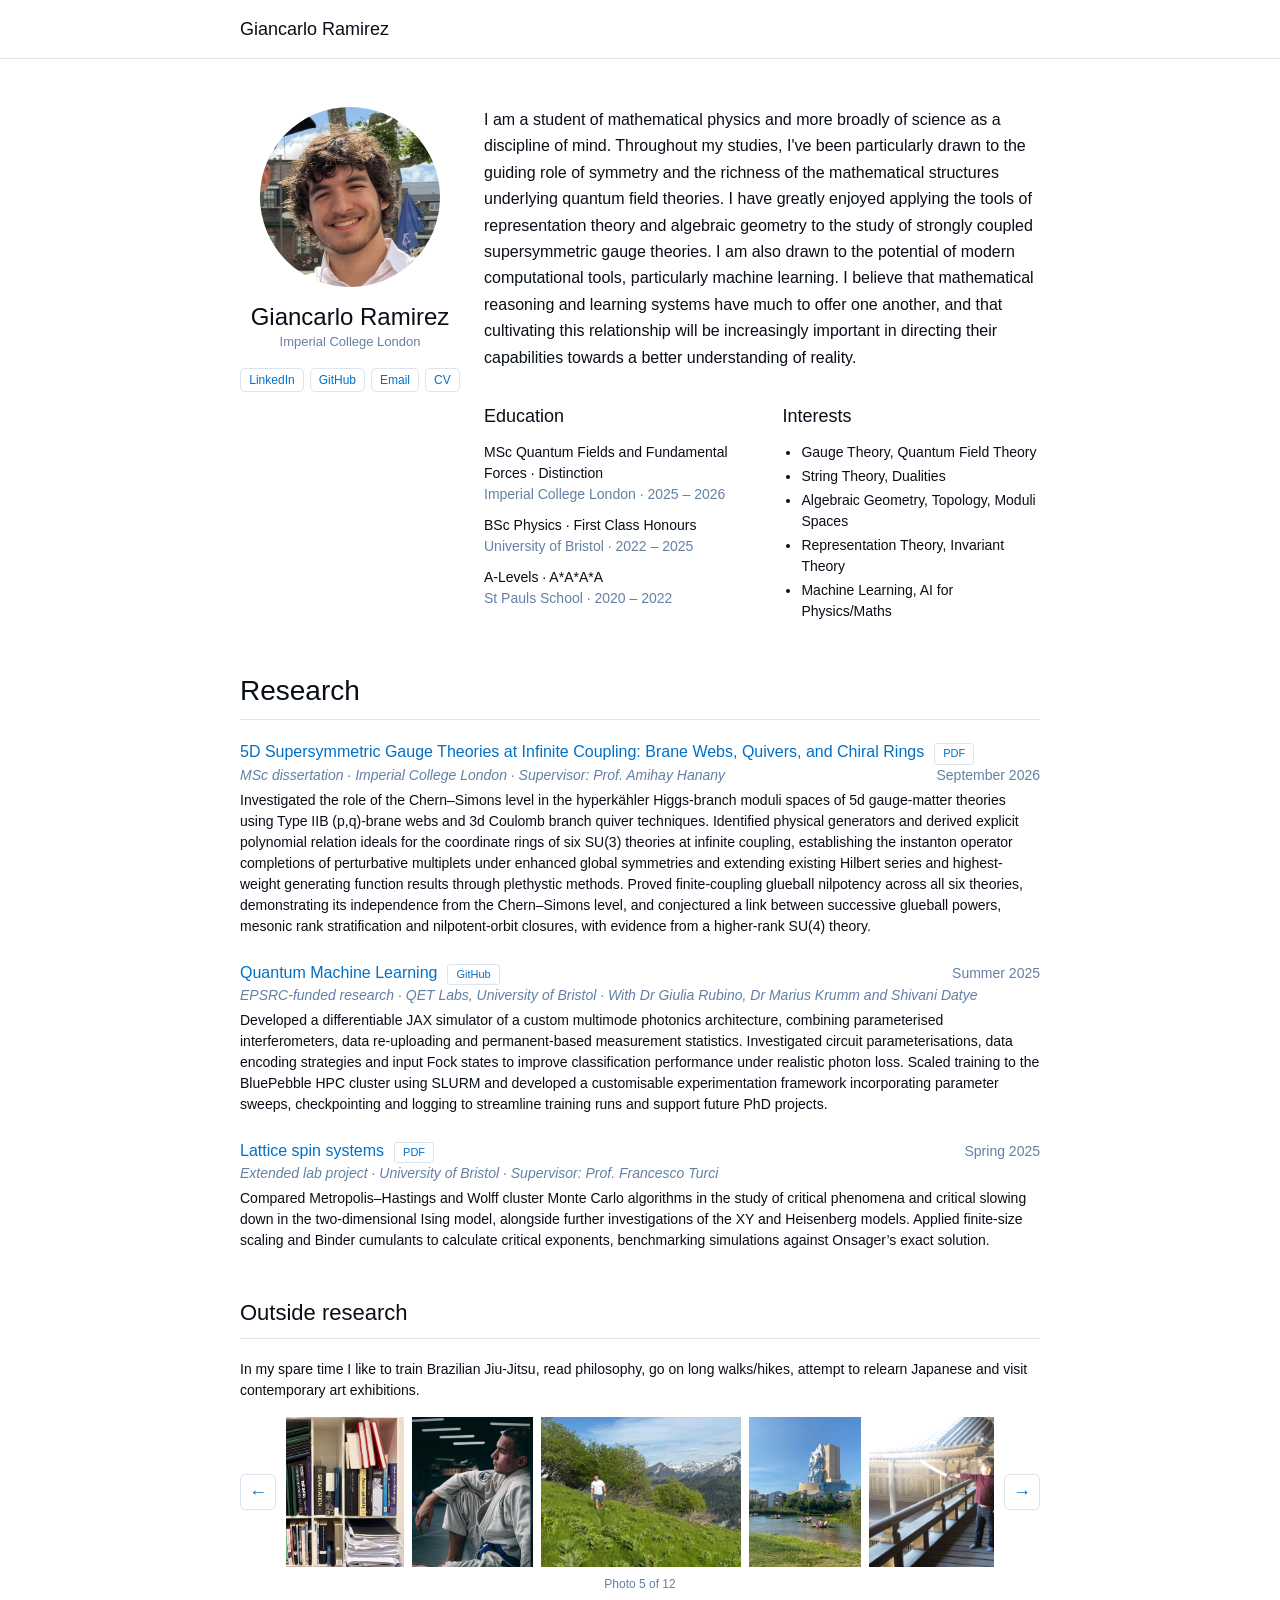
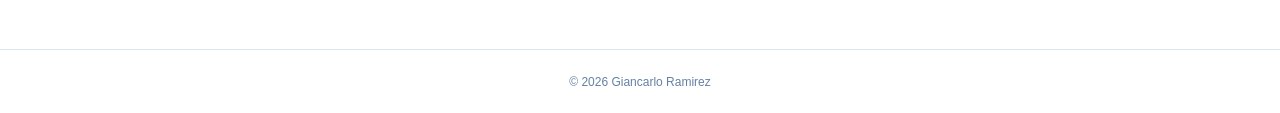
==== commit f3f93f09: "Update index.html" ====
--- a/index.html
+++ b/index.html
@@ -29,7 +29,7 @@
         </div>
       </aside>
       <div class="biography">
-        <p class="intro">I am a student of mathematical physics and more broadly of science as a discipline of mind. Throughout my studies, I've been particularly drawn to the guiding role of symmetry and the richness of the mathematical structures underlying quantum field theories. I have greatly enjoyed applying the tools of representation theory and algebraic geometry to the study of strongly coupled supersymmetric gauge theories. I am also drawn to the potential of modern computational tools, particularly machine learning. I believe that mathematical reasoning and learning systems have much to offer one another, and that cultivating this relationship will be increasingly important in directing their capabilities towards a better understanding of nature.</p>
+        <p class="intro">I am a student of mathematical physics and more broadly of science as a discipline of mind. Throughout my studies, I've been particularly drawn to the guiding role of symmetry and the richness of the mathematical structures underlying quantum field theories. I have greatly enjoyed applying the tools of representation theory and algebraic geometry to the study of strongly coupled supersymmetric gauge theories. I am also drawn to the potential of modern computational tools, particularly machine learning. I believe that mathematical reasoning and learning systems have much to offer one another, and that cultivating this relationship will be increasingly important in directing their capabilities towards a better understanding of reality.</p>
         <div class="details">
           <section aria-labelledby="education-heading">
             <h2 id="education-heading">Education</h2>
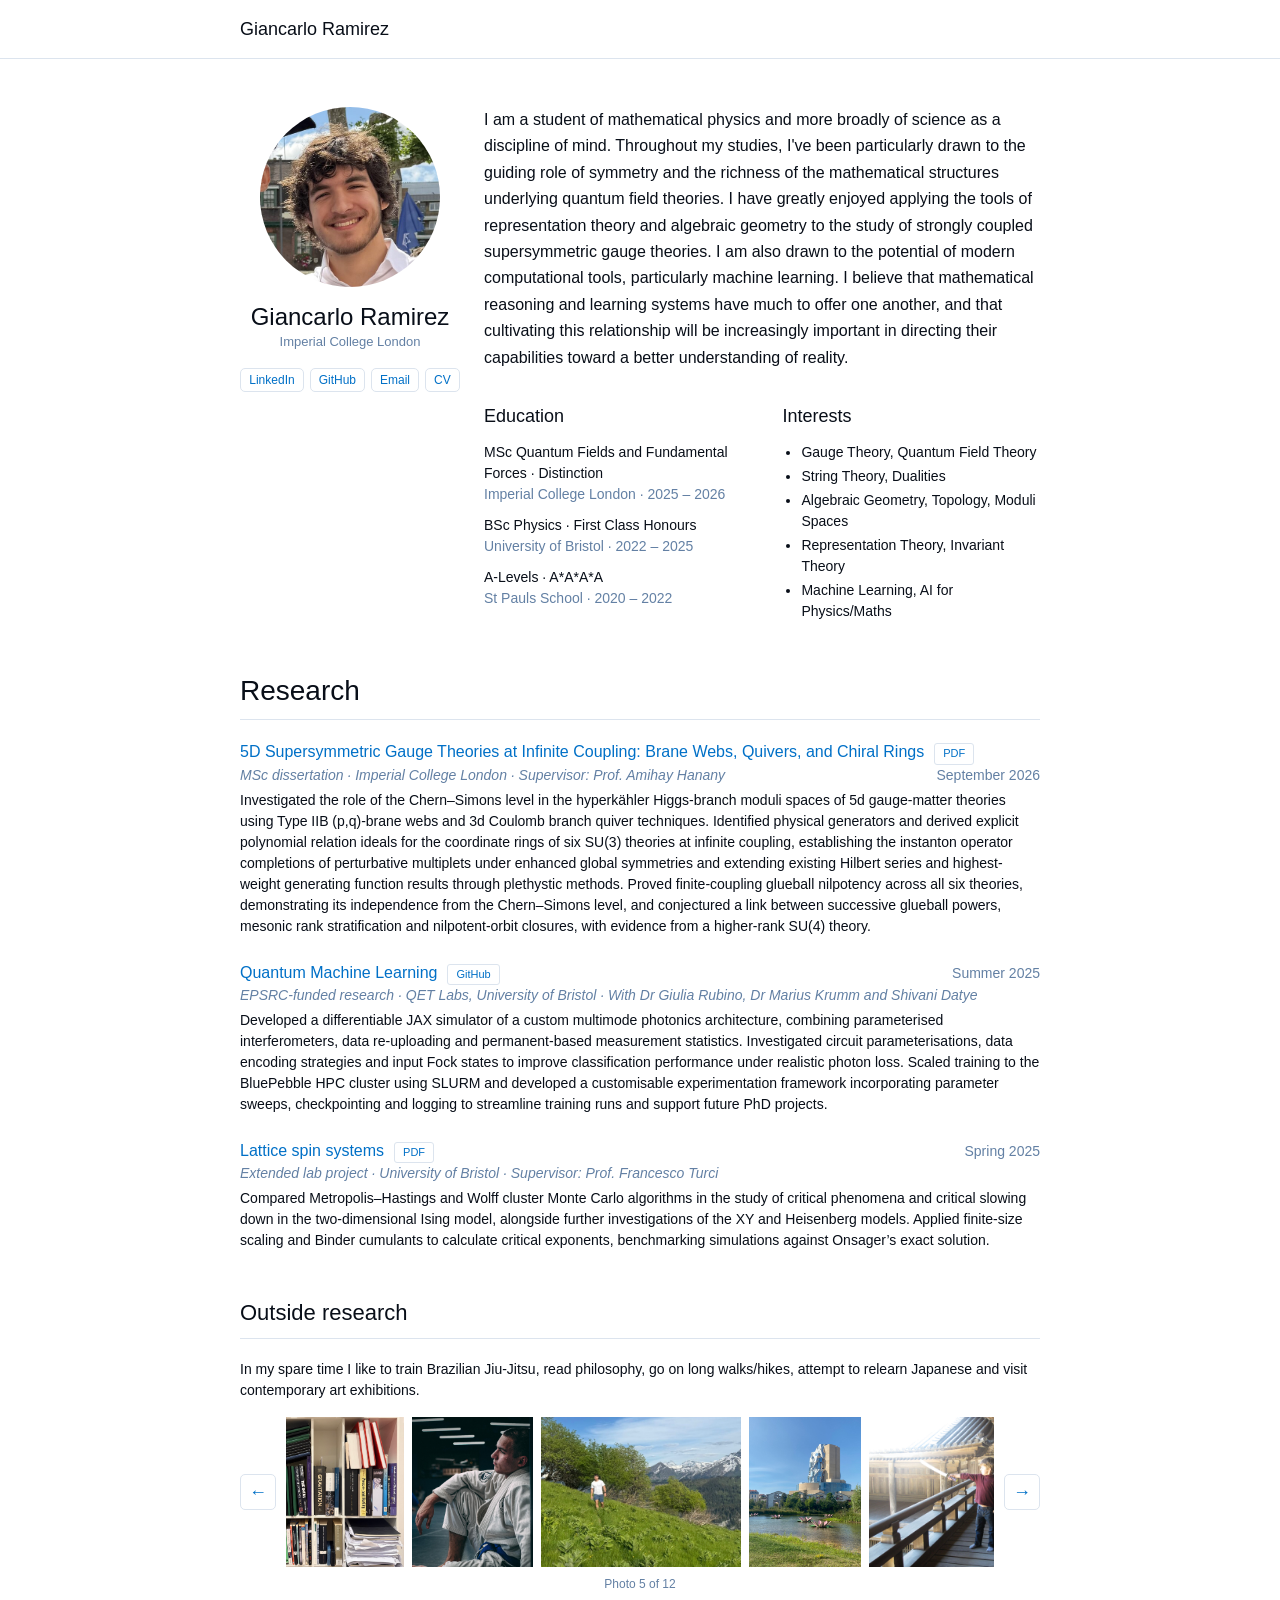
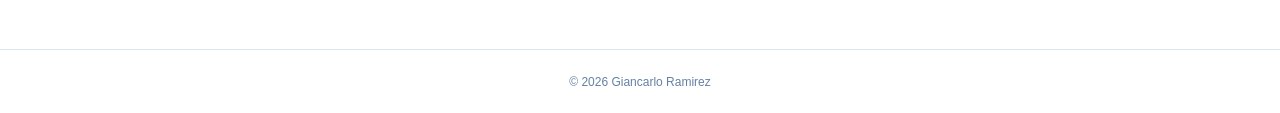
==== commit 562f0919: "Fix spelling in biography section of index.html Corrected spelling of 'towards' to 'toward' in biogr" ====
--- a/index.html
+++ b/index.html
@@ -29,7 +29,7 @@
         </div>
       </aside>
       <div class="biography">
-        <p class="intro">I am a student of mathematical physics and more broadly of science as a discipline of mind. Throughout my studies, I've been particularly drawn to the guiding role of symmetry and the richness of the mathematical structures underlying quantum field theories. I have greatly enjoyed applying the tools of representation theory and algebraic geometry to the study of strongly coupled supersymmetric gauge theories. I am also drawn to the potential of modern computational tools, particularly machine learning. I believe that mathematical reasoning and learning systems have much to offer one another, and that cultivating this relationship will be increasingly important in directing their capabilities towards a better understanding of reality.</p>
+        <p class="intro">I am a student of mathematical physics and more broadly of science as a discipline of mind. Throughout my studies, I've been particularly drawn to the guiding role of symmetry and the richness of the mathematical structures underlying quantum field theories. I have greatly enjoyed applying the tools of representation theory and algebraic geometry to the study of strongly coupled supersymmetric gauge theories. I am also drawn to the potential of modern computational tools, particularly machine learning. I believe that mathematical reasoning and learning systems have much to offer one another, and that cultivating this relationship will be increasingly important in directing their capabilities toward a better understanding of reality.</p>
         <div class="details">
           <section aria-labelledby="education-heading">
             <h2 id="education-heading">Education</h2>
